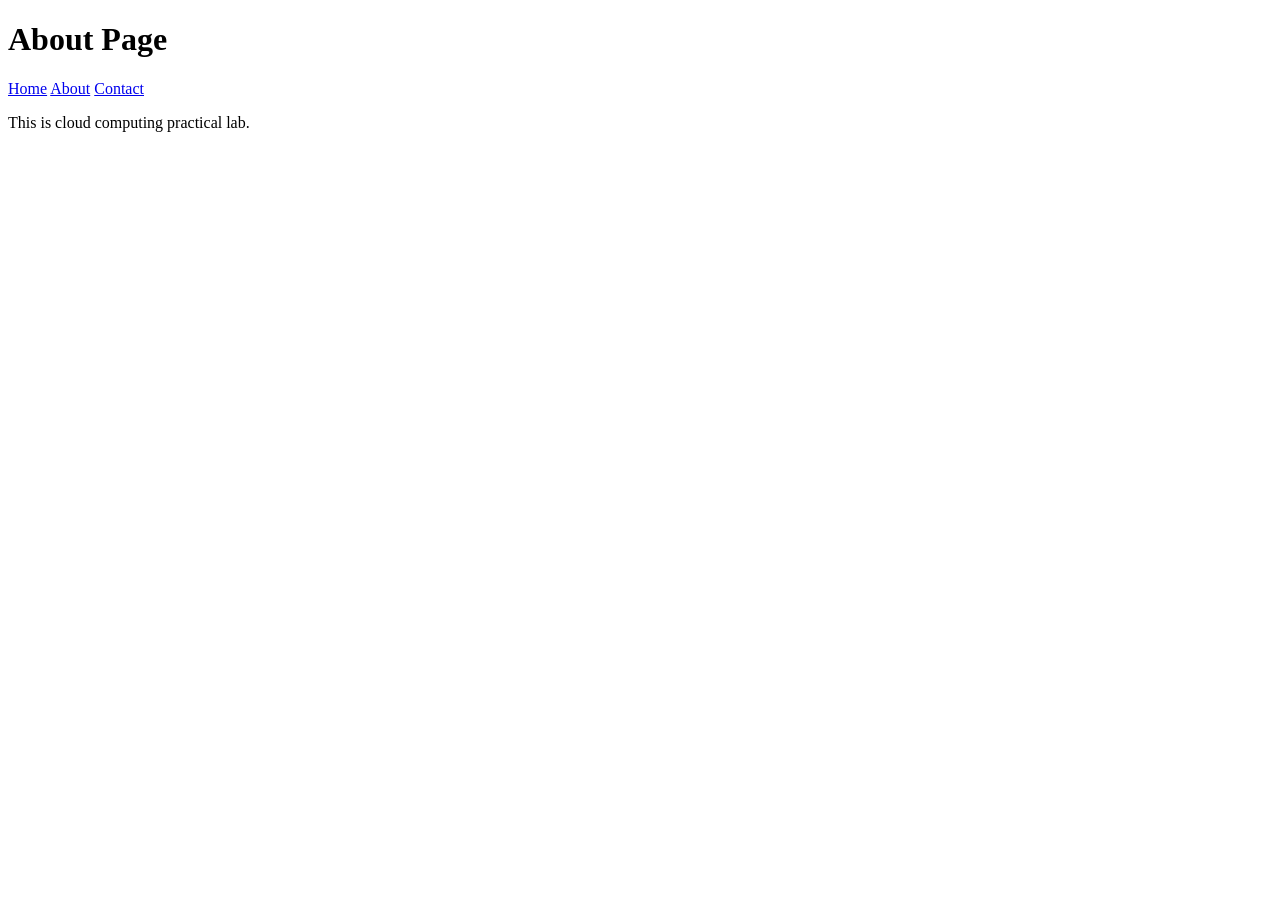
==== about.html @ a0572d79 "Create about.html" ====
<!DOCTYPE html>
<html>
<head>
<title>About</title>

<link rel="stylesheet" href="style.css">

</head>

<body>

<h1>About Page</h1>

<nav>
<a href="index.html">Home</a>
<a href="about.html">About</a>
<a href="contact.html">Contact</a>
</nav>

<p>This is cloud computing practical lab.</p>

</body>
</html>
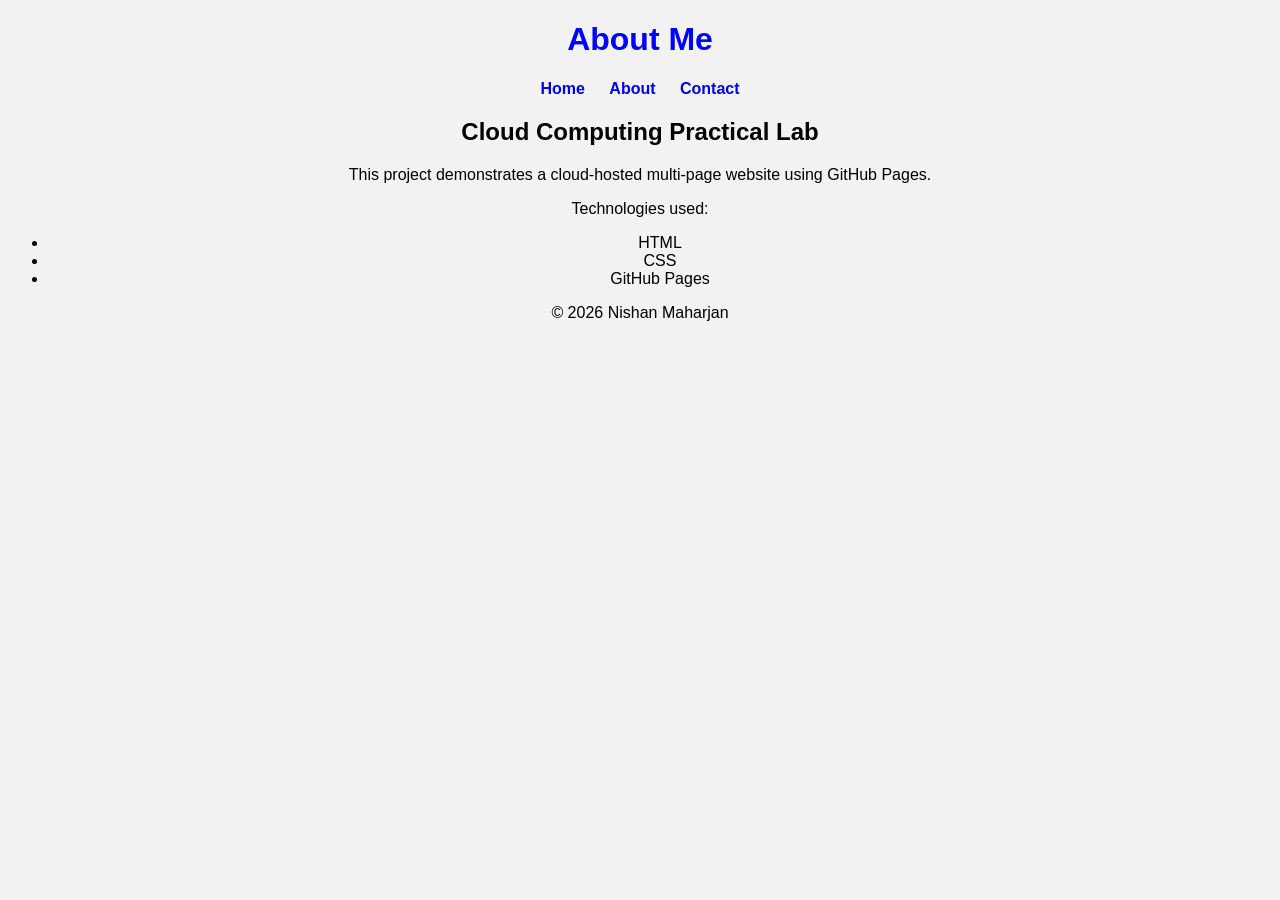
==== commit 1b27ece2: "Update about.html" ====
--- a/about.html
+++ b/about.html
@@ -9,15 +9,39 @@
 
 <body>
 
-<h1>About Page</h1>
+<header>
+<h1>About Me</h1>
 
 <nav>
 <a href="index.html">Home</a>
 <a href="about.html">About</a>
 <a href="contact.html">Contact</a>
 </nav>
+</header>
 
-<p>This is cloud computing practical lab.</p>
+<section class="content">
+
+<h2>Cloud Computing Practical Lab</h2>
+
+<p>
+This project demonstrates a cloud-hosted multi-page website using GitHub Pages.
+</p>
+
+<p>
+Technologies used:
+</p>
+
+<ul>
+<li>HTML</li>
+<li>CSS</li>
+<li>GitHub Pages</li>
+</ul>
+
+</section>
+
+<footer>
+<p>© 2026 Nishan Maharjan</p>
+</footer>
 
 </body>
 </html>
--- a/style.css
+++ b/style.css
@@ -0,0 +1,15 @@
+body{
+font-family: Arial;
+text-align: center;
+background-color: #f2f2f2;
+}
+
+h1{
+color: blue;
+}
+
+nav a{
+margin: 10px;
+text-decoration: none;
+font-weight: bold;
+}
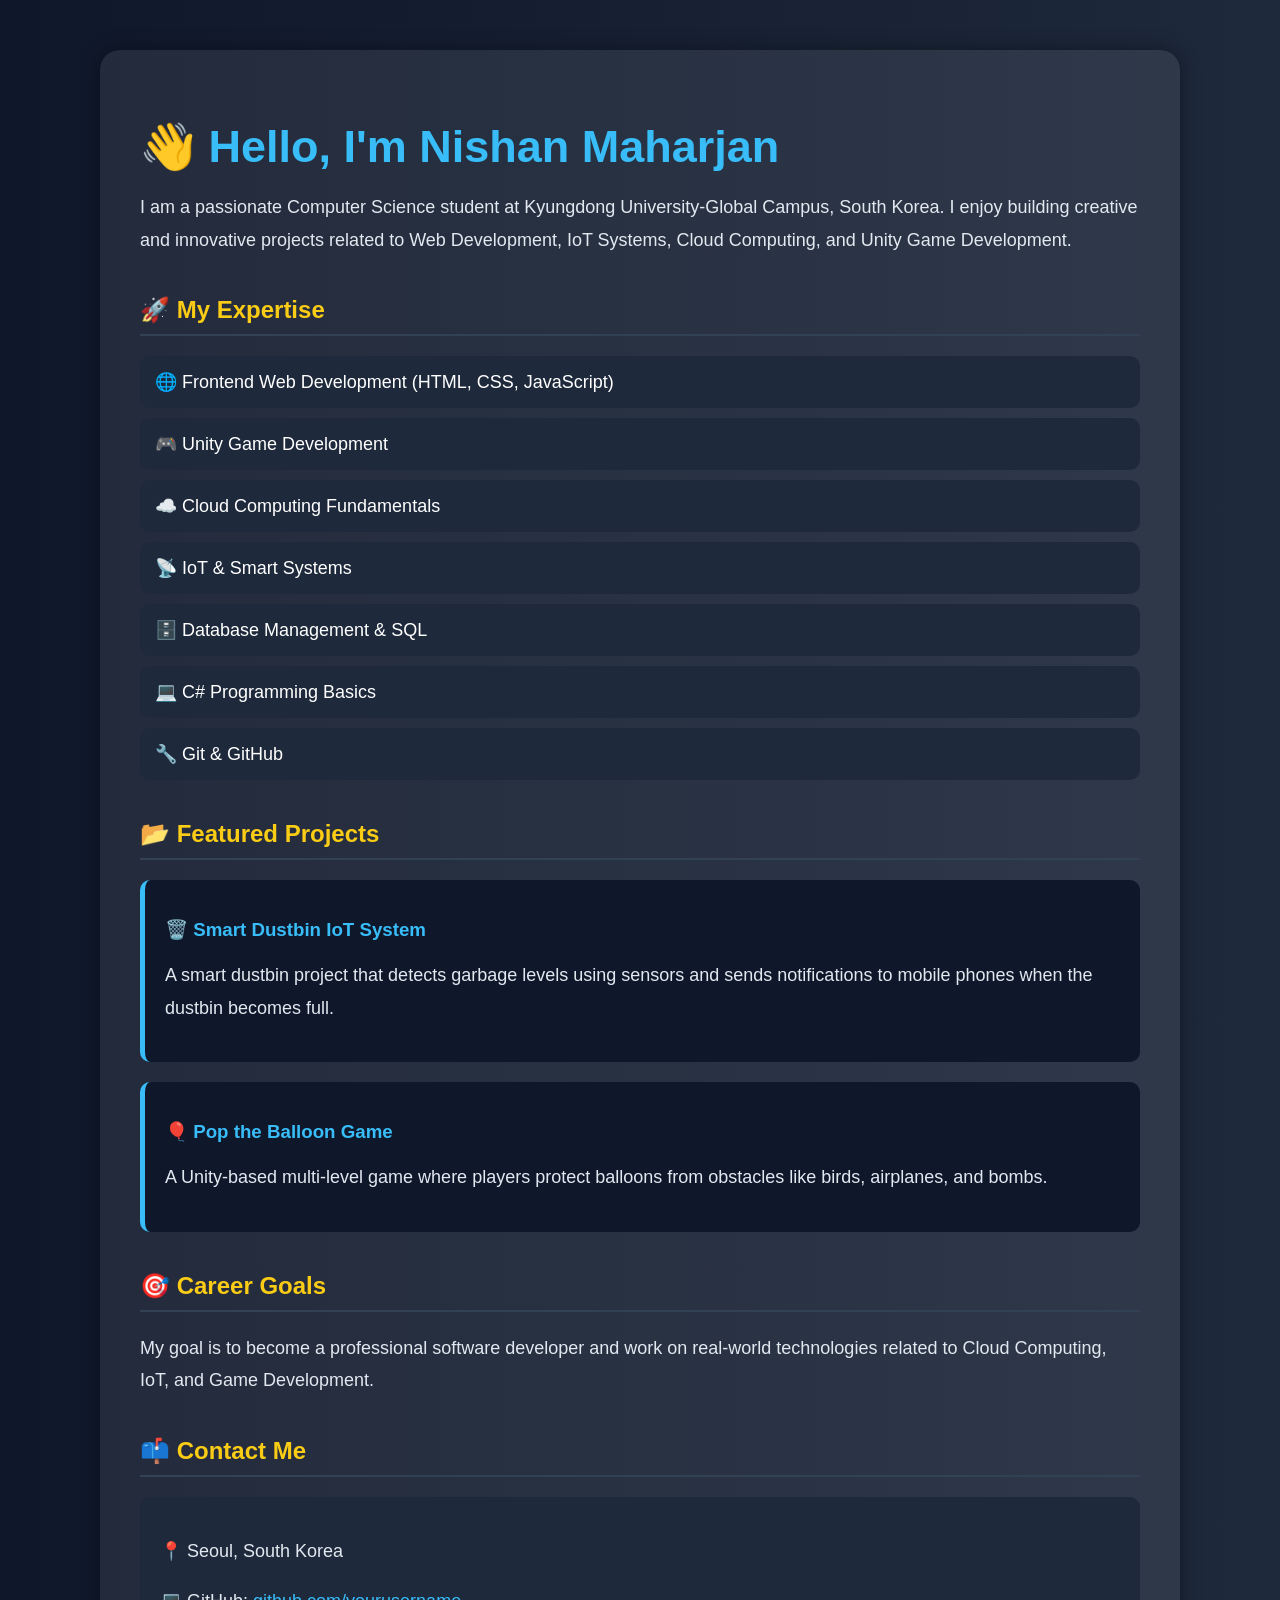
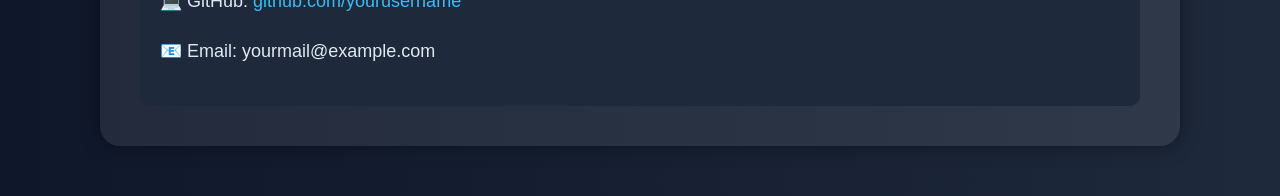
==== commit 8b9324ae: "Update about.html" ====
--- a/about.html
+++ b/about.html
@@ -1,47 +1,172 @@
 <!DOCTYPE html>
-<html>
+<html lang="en">
 <head>
-<title>About</title>
+  <meta charset="UTF-8">
+  <meta name="viewport" content="width=device-width, initial-scale=1.0">
+  <title>About Me - Nishan Maharjan</title>
 
-<link rel="stylesheet" href="style.css">
+  <style>
+
+    body{
+      margin:0;
+      padding:0;
+      font-family: Arial, sans-serif;
+      background: linear-gradient(to right, #0f172a, #1e293b);
+      color:white;
+    }
+
+    .container{
+      width:80%;
+      max-width:1000px;
+      margin:50px auto;
+      background: rgba(255,255,255,0.08);
+      padding:40px;
+      border-radius:20px;
+      box-shadow:0 0 20px rgba(0,0,0,0.4);
+    }
+
+    h1{
+      font-size:45px;
+      color:#38bdf8;
+      margin-bottom:10px;
+    }
+
+    h2{
+      color:#facc15;
+      margin-top:40px;
+      border-bottom:2px solid #334155;
+      padding-bottom:10px;
+    }
+
+    p{
+      font-size:18px;
+      line-height:1.8;
+      color:#e2e8f0;
+    }
+
+    ul{
+      list-style:none;
+      padding:0;
+    }
+
+    ul li{
+      background:#1e293b;
+      margin:10px 0;
+      padding:15px;
+      border-radius:10px;
+      font-size:18px;
+      transition:0.3s;
+    }
+
+    ul li:hover{
+      transform:translateX(10px);
+      background:#334155;
+    }
+
+    .project{
+      background:#0f172a;
+      padding:20px;
+      margin-top:20px;
+      border-left:5px solid #38bdf8;
+      border-radius:10px;
+    }
+
+    .project h3{
+      color:#38bdf8;
+    }
+
+    .contact{
+      margin-top:20px;
+      background:#1e293b;
+      padding:20px;
+      border-radius:10px;
+    }
+
+    .contact a{
+      color:#38bdf8;
+      text-decoration:none;
+    }
+
+    .contact a:hover{
+      text-decoration:underline;
+    }
+
+  </style>
 
 </head>
 
 <body>
 
-<header>
-<h1>About Me</h1>
+  <div class="container">
 
-<nav>
-<a href="index.html">Home</a>
-<a href="about.html">About</a>
-<a href="contact.html">Contact</a>
-</nav>
-</header>
+    <h1>👋 Hello, I'm Nishan Maharjan</h1>
 
-<section class="content">
+    <p>
+      I am a passionate Computer Science student at Kyungdong University-Global Campus,
+      South Korea. I enjoy building creative and innovative projects related to
+      Web Development, IoT Systems, Cloud Computing, and Unity Game Development.
+    </p>
 
-<h2>Cloud Computing Practical Lab</h2>
+    <h2>🚀 My Expertise</h2>
 
-<p>
-This project demonstrates a cloud-hosted multi-page website using GitHub Pages.
-</p>
+    <ul>
+      <li>🌐 Frontend Web Development (HTML, CSS, JavaScript)</li>
+      <li>🎮 Unity Game Development</li>
+      <li>☁️ Cloud Computing Fundamentals</li>
+      <li>📡 IoT & Smart Systems</li>
+      <li>🗄️ Database Management & SQL</li>
+      <li>💻 C# Programming Basics</li>
+      <li>🔧 Git & GitHub</li>
+    </ul>
 
-<p>
-Technologies used:
-</p>
+    <h2>📂 Featured Projects</h2>
 
-<ul>
-<li>HTML</li>
-<li>CSS</li>
-<li>GitHub Pages</li>
-</ul>
+    <div class="project">
+      <h3>🗑️ Smart Dustbin IoT System</h3>
 
-</section>
+      <p>
+        A smart dustbin project that detects garbage levels using sensors
+        and sends notifications to mobile phones when the dustbin becomes full.
+      </p>
+    </div>
 
-<footer>
-<p>© 2026 Nishan Maharjan</p>
-</footer>
+    <div class="project">
+      <h3>🎈 Pop the Balloon Game</h3>
+
+      <p>
+        A Unity-based multi-level game where players protect balloons
+        from obstacles like birds, airplanes, and bombs.
+      </p>
+    </div>
+
+    <h2>🎯 Career Goals</h2>
+
+    <p>
+      My goal is to become a professional software developer and work on
+      real-world technologies related to Cloud Computing, IoT, and Game Development.
+    </p>
+
+    <h2>📫 Contact Me</h2>
+
+    <div class="contact">
+
+      <p>📍 Seoul, South Korea</p>
+
+      <p>
+        💻 GitHub:
+        <a href="https://github.com/yourusername" target="_blank">
+          github.com/yourusername
+        </a>
+      </p>
+
+      <p>
+        📧 Email:
+        yourmail@example.com
+      </p>
+
+    </div>
+
+  </div>
 
 </body>
 </html>
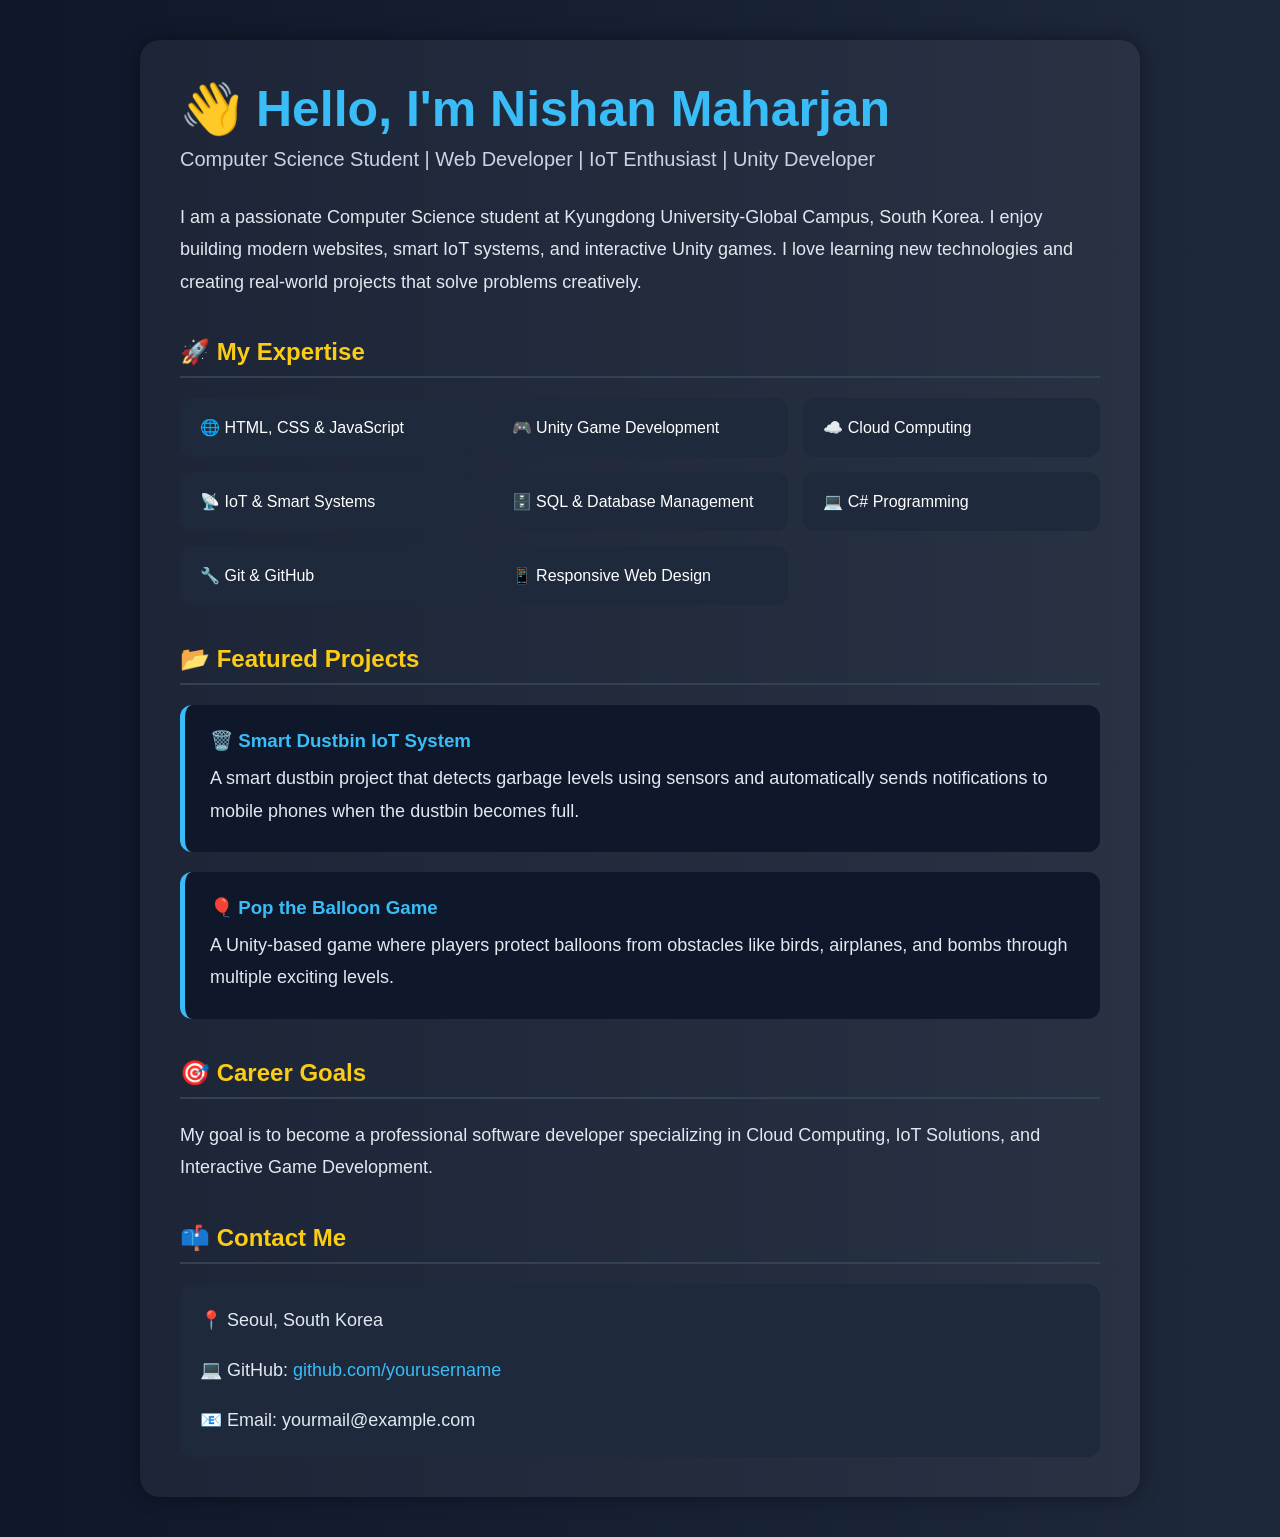
==== commit e023f388: "Update about.html" ====
--- a/about.html
+++ b/about.html
@@ -1,85 +1,103 @@
 <!DOCTYPE html>
 <html lang="en">
+
 <head>
   <meta charset="UTF-8">
   <meta name="viewport" content="width=device-width, initial-scale=1.0">
-  <title>About Me - Nishan Maharjan</title>
+
+  <title>Nishan Maharjan | About Me</title>
 
   <style>
 
-    body{
+    *{
       margin:0;
       padding:0;
-      font-family: Arial, sans-serif;
-      background: linear-gradient(to right, #0f172a, #1e293b);
+      box-sizing:border-box;
+      font-family:Arial, sans-serif;
+    }
+
+    body{
+      background:linear-gradient(to right, #0f172a, #1e293b);
       color:white;
+      padding:40px;
     }
 
     .container{
-      width:80%;
       max-width:1000px;
-      margin:50px auto;
-      background: rgba(255,255,255,0.08);
+      margin:auto;
+      background:rgba(255,255,255,0.05);
       padding:40px;
       border-radius:20px;
       box-shadow:0 0 20px rgba(0,0,0,0.4);
     }
 
     h1{
-      font-size:45px;
+      font-size:50px;
       color:#38bdf8;
       margin-bottom:10px;
     }
 
+    .subtitle{
+      font-size:20px;
+      color:#cbd5e1;
+      margin-bottom:30px;
+    }
+
     h2{
+      margin-top:40px;
+      margin-bottom:20px;
       color:#facc15;
-      margin-top:40px;
       border-bottom:2px solid #334155;
       padding-bottom:10px;
     }
 
     p{
-      font-size:18px;
       line-height:1.8;
       color:#e2e8f0;
-    }
-
-    ul{
-      list-style:none;
-      padding:0;
-    }
-
-    ul li{
-      background:#1e293b;
-      margin:10px 0;
-      padding:15px;
-      border-radius:10px;
       font-size:18px;
-      transition:0.3s;
-    }
-
-    ul li:hover{
-      transform:translateX(10px);
-      background:#334155;
-    }
-
-    .project{
-      background:#0f172a;
-      padding:20px;
+    }
+
+    .skills{
+      display:grid;
+      grid-template-columns:repeat(auto-fit,minmax(250px,1fr));
+      gap:15px;
       margin-top:20px;
-      border-left:5px solid #38bdf8;
-      border-radius:10px;
-    }
-
-    .project h3{
-      color:#38bdf8;
-    }
-
-    .contact{
-      margin-top:20px;
+    }
+
+    .skill-box{
       background:#1e293b;
       padding:20px;
-      border-radius:10px;
+      border-radius:12px;
+      transition:0.3s;
+    }
+
+    .skill-box:hover{
+      transform:translateY(-5px);
+      background:#334155;
+    }
+
+    .projects{
+      margin-top:20px;
+    }
+
+    .project-card{
+      background:#0f172a;
+      padding:25px;
+      margin-bottom:20px;
+      border-left:5px solid #38bdf8;
+      border-radius:12px;
+    }
+
+    .project-card h3{
+      margin-bottom:10px;
+      color:#38bdf8;
+    }
+
+    .contact{
+      background:#1e293b;
+      padding:20px;
+      border-radius:12px;
+      margin-top:20px;
     }
 
     .contact a{
@@ -101,49 +119,89 @@
 
     <h1>👋 Hello, I'm Nishan Maharjan</h1>
 
+    <div class="subtitle">
+      Computer Science Student | Web Developer | IoT Enthusiast | Unity Developer
+    </div>
+
     <p>
       I am a passionate Computer Science student at Kyungdong University-Global Campus,
-      South Korea. I enjoy building creative and innovative projects related to
-      Web Development, IoT Systems, Cloud Computing, and Unity Game Development.
+      South Korea. I enjoy building modern websites, smart IoT systems,
+      and interactive Unity games. I love learning new technologies and
+      creating real-world projects that solve problems creatively.
     </p>
 
     <h2>🚀 My Expertise</h2>
 
-    <ul>
-      <li>🌐 Frontend Web Development (HTML, CSS, JavaScript)</li>
-      <li>🎮 Unity Game Development</li>
-      <li>☁️ Cloud Computing Fundamentals</li>
-      <li>📡 IoT & Smart Systems</li>
-      <li>🗄️ Database Management & SQL</li>
-      <li>💻 C# Programming Basics</li>
-      <li>🔧 Git & GitHub</li>
-    </ul>
+    <div class="skills">
+
+      <div class="skill-box">
+        🌐 HTML, CSS & JavaScript
+      </div>
+
+      <div class="skill-box">
+        🎮 Unity Game Development
+      </div>
+
+      <div class="skill-box">
+        ☁️ Cloud Computing
+      </div>
+
+      <div class="skill-box">
+        📡 IoT & Smart Systems
+      </div>
+
+      <div class="skill-box">
+        🗄️ SQL & Database Management
+      </div>
+
+      <div class="skill-box">
+        💻 C# Programming
+      </div>
+
+      <div class="skill-box">
+        🔧 Git & GitHub
+      </div>
+
+      <div class="skill-box">
+        📱 Responsive Web Design
+      </div>
+
+    </div>
 
     <h2>📂 Featured Projects</h2>
 
-    <div class="project">
-      <h3>🗑️ Smart Dustbin IoT System</h3>
-
-      <p>
-        A smart dustbin project that detects garbage levels using sensors
-        and sends notifications to mobile phones when the dustbin becomes full.
-      </p>
-    </div>
-
-    <div class="project">
-      <h3>🎈 Pop the Balloon Game</h3>
-
-      <p>
-        A Unity-based multi-level game where players protect balloons
-        from obstacles like birds, airplanes, and bombs.
-      </p>
+    <div class="projects">
+
+      <div class="project-card">
+
+        <h3>🗑️ Smart Dustbin IoT System</h3>
+
+        <p>
+          A smart dustbin project that detects garbage levels using sensors
+          and automatically sends notifications to mobile phones when the
+          dustbin becomes full.
+        </p>
+
+      </div>
+
+      <div class="project-card">
+
+        <h3>🎈 Pop the Balloon Game</h3>
+
+        <p>
+          A Unity-based game where players protect balloons from obstacles
+          like birds, airplanes, and bombs through multiple exciting levels.
+        </p>
+
+      </div>
+
     </div>
 
     <h2>🎯 Career Goals</h2>
 
     <p>
-      My goal is to become a professional software developer and work on
-      real-world technologies related to Cloud Computing, IoT, and Game Development.
+      My goal is to become a professional software developer specializing in
+      Cloud Computing, IoT Solutions, and Interactive Game Development.
     </p>
 
     <h2>📫 Contact Me</h2>
@@ -151,13 +209,17 @@
     <div class="contact">
 
       <p>📍 Seoul, South Korea</p>
+
+      <br>
 
       <p>
         💻 GitHub:
-        <a href="https://github.com/yourusername" target="_blank">
+        <a href="https://github.com/yourusername">
           github.com/yourusername
         </a>
       </p>
+
+      <br>
 
       <p>
         📧 Email:
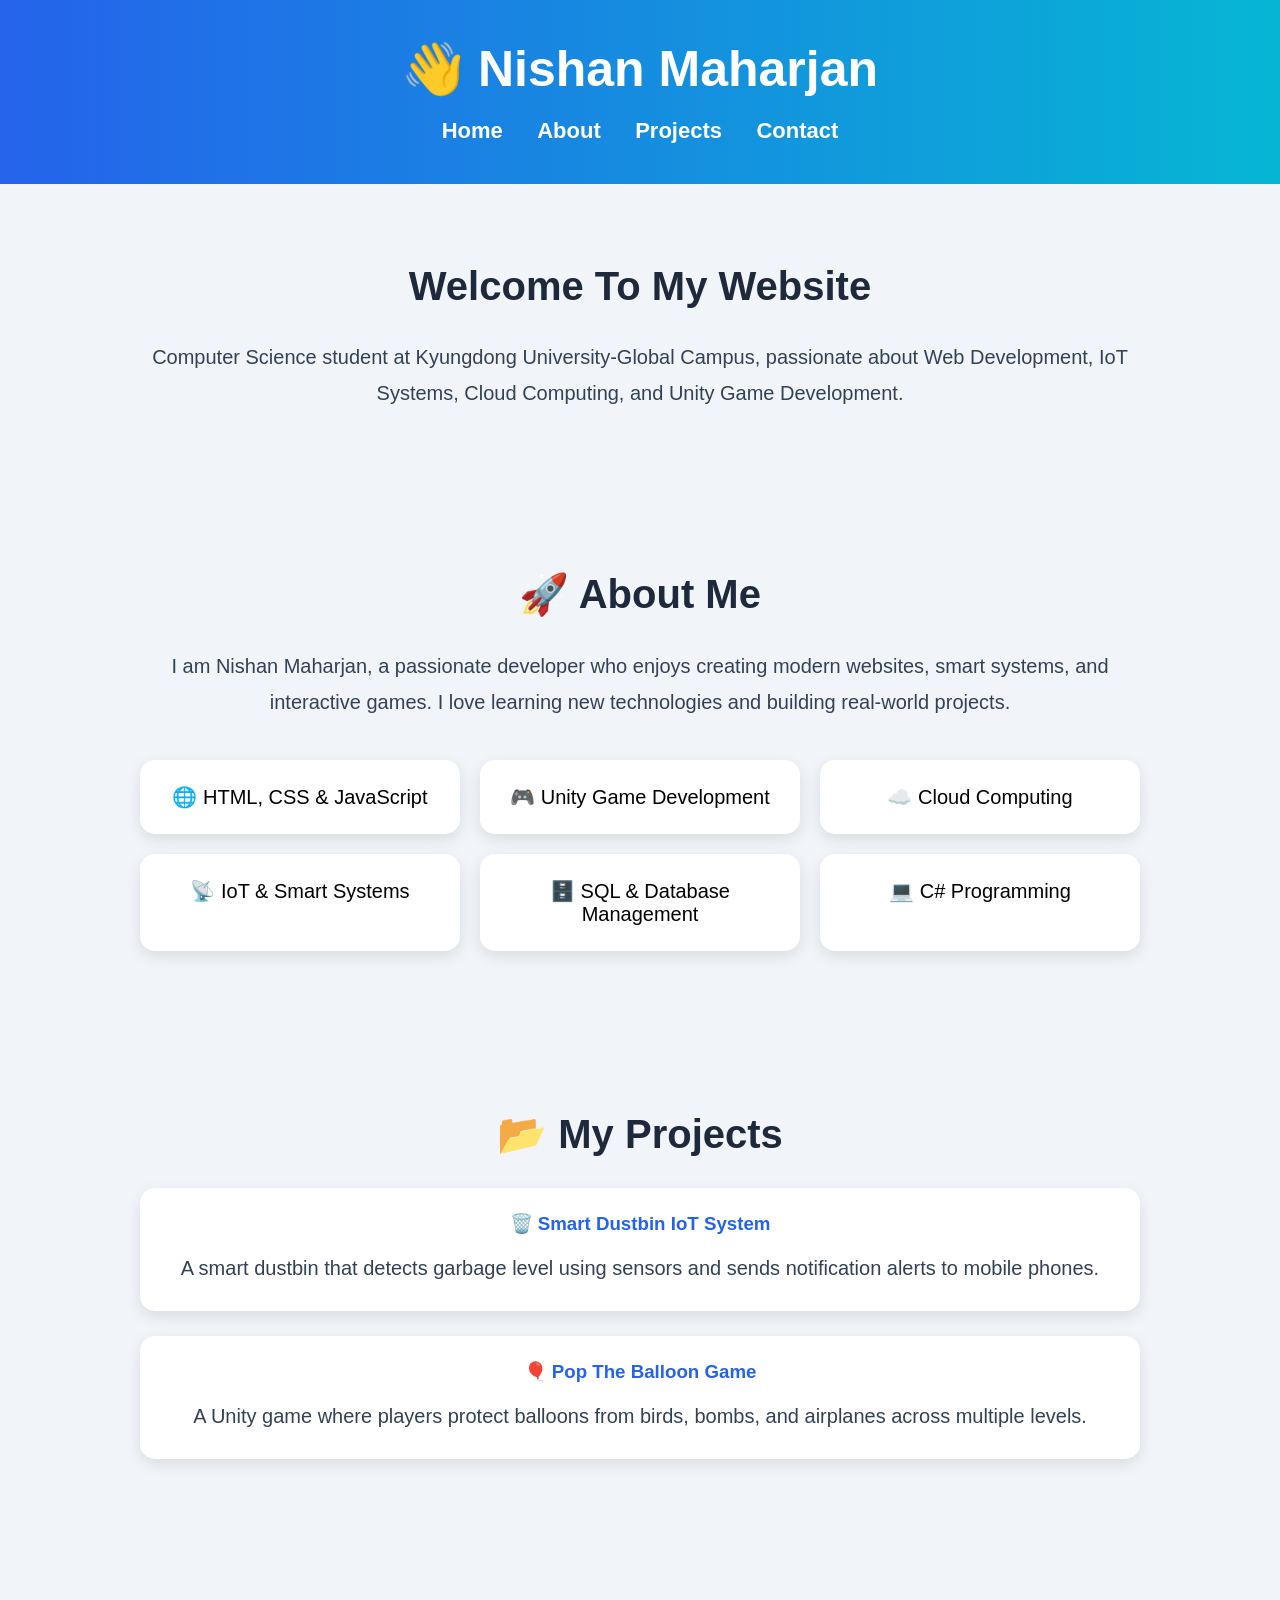
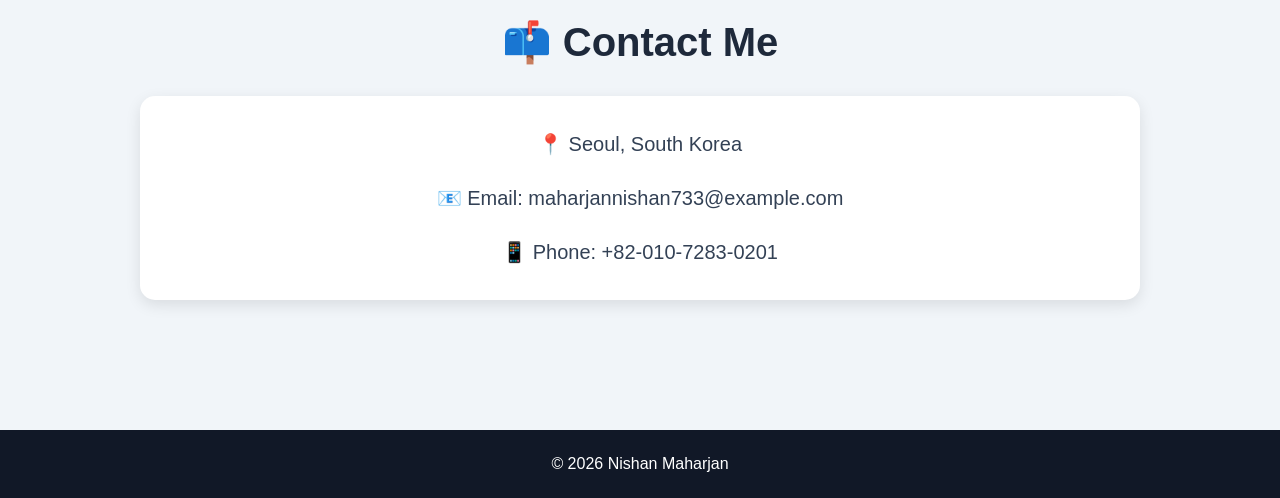
==== commit 227a974d: "Update about.html" ====
--- a/about.html
+++ b/about.html
@@ -4,8 +4,7 @@
 <head>
   <meta charset="UTF-8">
   <meta name="viewport" content="width=device-width, initial-scale=1.0">
-
-  <title>Nishan Maharjan | About Me</title>
+  <title>Nishan Maharjan</title>
 
   <style>
 
@@ -14,99 +13,106 @@
       padding:0;
       box-sizing:border-box;
       font-family:Arial, sans-serif;
+      scroll-behavior:smooth;
     }
 
     body{
-      background:linear-gradient(to right, #0f172a, #1e293b);
+      background:#f1f5f9;
+    }
+
+    header{
+      background:linear-gradient(to right,#2563eb,#06b6d4);
       color:white;
-      padding:40px;
+      text-align:center;
+      padding:40px 20px;
+    }
+
+    header h1{
+      font-size:50px;
+      margin-bottom:20px;
+    }
+
+    nav a{
+      color:white;
+      text-decoration:none;
+      margin:0 15px;
+      font-size:22px;
+      font-weight:bold;
+    }
+
+    nav a:hover{
+      color:yellow;
+    }
+
+    section{
+      padding:80px 20px;
+      text-align:center;
     }
 
     .container{
       max-width:1000px;
       margin:auto;
-      background:rgba(255,255,255,0.05);
-      padding:40px;
-      border-radius:20px;
-      box-shadow:0 0 20px rgba(0,0,0,0.4);
-    }
-
-    h1{
-      font-size:50px;
-      color:#38bdf8;
-      margin-bottom:10px;
-    }
-
-    .subtitle{
+    }
+
+    h2{
+      font-size:40px;
+      margin-bottom:30px;
+      color:#1e293b;
+    }
+
+    p{
       font-size:20px;
-      color:#cbd5e1;
-      margin-bottom:30px;
-    }
-
-    h2{
-      margin-top:40px;
-      margin-bottom:20px;
-      color:#facc15;
-      border-bottom:2px solid #334155;
-      padding-bottom:10px;
-    }
-
-    p{
       line-height:1.8;
-      color:#e2e8f0;
-      font-size:18px;
+      color:#334155;
     }
 
     .skills{
       display:grid;
       grid-template-columns:repeat(auto-fit,minmax(250px,1fr));
-      gap:15px;
-      margin-top:20px;
+      gap:20px;
+      margin-top:40px;
     }
 
     .skill-box{
-      background:#1e293b;
-      padding:20px;
-      border-radius:12px;
+      background:white;
+      padding:25px;
+      border-radius:15px;
+      box-shadow:0 5px 15px rgba(0,0,0,0.1);
+      font-size:20px;
       transition:0.3s;
     }
 
     .skill-box:hover{
-      transform:translateY(-5px);
-      background:#334155;
-    }
-
-    .projects{
-      margin-top:20px;
+      transform:translateY(-8px);
     }
 
     .project-card{
-      background:#0f172a;
+      background:white;
       padding:25px;
-      margin-bottom:20px;
-      border-left:5px solid #38bdf8;
-      border-radius:12px;
+      margin-top:25px;
+      border-radius:15px;
+      box-shadow:0 5px 15px rgba(0,0,0,0.1);
     }
 
     .project-card h3{
-      margin-bottom:10px;
-      color:#38bdf8;
-    }
-
-    .contact{
-      background:#1e293b;
-      padding:20px;
-      border-radius:12px;
-      margin-top:20px;
-    }
-
-    .contact a{
-      color:#38bdf8;
-      text-decoration:none;
-    }
-
-    .contact a:hover{
-      text-decoration:underline;
+      color:#2563eb;
+      margin-bottom:15px;
+    }
+
+    .contact-box{
+      background:white;
+      padding:30px;
+      border-radius:15px;
+      box-shadow:0 5px 15px rgba(0,0,0,0.1);
+      margin-top:30px;
+    }
+
+    footer{
+      background:#111827;
+      color:white;
+      text-align:center;
+      padding:25px;
+      margin-top:50px;
     }
 
   </style>
@@ -115,120 +121,146 @@
 
 <body>
 
-  <div class="container">
-
-    <h1>👋 Hello, I'm Nishan Maharjan</h1>
-
-    <div class="subtitle">
-      Computer Science Student | Web Developer | IoT Enthusiast | Unity Developer
-    </div>
-
-    <p>
-      I am a passionate Computer Science student at Kyungdong University-Global Campus,
-      South Korea. I enjoy building modern websites, smart IoT systems,
-      and interactive Unity games. I love learning new technologies and
-      creating real-world projects that solve problems creatively.
-    </p>
-
-    <h2>🚀 My Expertise</h2>
-
-    <div class="skills">
-
-      <div class="skill-box">
-        🌐 HTML, CSS & JavaScript
-      </div>
-
-      <div class="skill-box">
-        🎮 Unity Game Development
-      </div>
-
-      <div class="skill-box">
-        ☁️ Cloud Computing
-      </div>
-
-      <div class="skill-box">
-        📡 IoT & Smart Systems
-      </div>
-
-      <div class="skill-box">
-        🗄️ SQL & Database Management
-      </div>
-
-      <div class="skill-box">
-        💻 C# Programming
-      </div>
-
-      <div class="skill-box">
-        🔧 Git & GitHub
-      </div>
-
-      <div class="skill-box">
-        📱 Responsive Web Design
-      </div>
-
-    </div>
-
-    <h2>📂 Featured Projects</h2>
-
-    <div class="projects">
+  <header>
+
+    <h1>👋 Nishan Maharjan</h1>
+
+    <nav>
+      <a href="#home">Home</a>
+      <a href="#about">About</a>
+      <a href="#projects">Projects</a>
+      <a href="#contact">Contact</a>
+    </nav>
+
+  </header>
+
+  <!-- HOME SECTION -->
+
+  <section id="home">
+
+    <div class="container">
+
+      <h2>Welcome To My Website</h2>
+
+      <p>
+        Computer Science student at Kyungdong University-Global Campus,
+        passionate about Web Development, IoT Systems,
+        Cloud Computing, and Unity Game Development.
+      </p>
+
+    </div>
+
+  </section>
+
+  <!-- ABOUT SECTION -->
+
+  <section id="about">
+
+    <div class="container">
+
+      <h2>🚀 About Me</h2>
+
+      <p>
+        I am Nishan Maharjan, a passionate developer who enjoys creating
+        modern websites, smart systems, and interactive games.
+        I love learning new technologies and building real-world projects.
+      </p>
+
+      <div class="skills">
+
+        <div class="skill-box">
+          🌐 HTML, CSS & JavaScript
+        </div>
+
+        <div class="skill-box">
+          🎮 Unity Game Development
+        </div>
+
+        <div class="skill-box">
+          ☁️ Cloud Computing
+        </div>
+
+        <div class="skill-box">
+          📡 IoT & Smart Systems
+        </div>
+
+        <div class="skill-box">
+          🗄️ SQL & Database Management
+        </div>
+
+        <div class="skill-box">
+          💻 C# Programming
+        </div>
+
+      </div>
+
+    </div>
+
+  </section>
+
+  <!-- PROJECTS SECTION -->
+
+  <section id="projects">
+
+    <div class="container">
+
+      <h2>📂 My Projects</h2>
 
       <div class="project-card">
 
         <h3>🗑️ Smart Dustbin IoT System</h3>
 
         <p>
-          A smart dustbin project that detects garbage levels using sensors
-          and automatically sends notifications to mobile phones when the
-          dustbin becomes full.
+          A smart dustbin that detects garbage level using sensors
+          and sends notification alerts to mobile phones.
         </p>
 
       </div>
 
       <div class="project-card">
 
-        <h3>🎈 Pop the Balloon Game</h3>
+        <h3>🎈 Pop The Balloon Game</h3>
 
         <p>
-          A Unity-based game where players protect balloons from obstacles
-          like birds, airplanes, and bombs through multiple exciting levels.
+          A Unity game where players protect balloons from
+          birds, bombs, and airplanes across multiple levels.
         </p>
 
       </div>
 
     </div>
 
-    <h2>🎯 Career Goals</h2>
-
-    <p>
-      My goal is to become a professional software developer specializing in
-      Cloud Computing, IoT Solutions, and Interactive Game Development.
-    </p>
-
-    <h2>📫 Contact Me</h2>
-
-    <div class="contact">
-
-      <p>📍 Seoul, South Korea</p>
-
-      <br>
-
-      <p>
-        💻 GitHub:
-        <a href="https://github.com/yourusername">
-          github.com/yourusername
-        </a>
-      </p>
-
-      <br>
-
-      <p>
-        📧 Email:
-        yourmail@example.com
-      </p>
-
-    </div>
-
-  </div>
+  </section>
+
+  <!-- CONTACT SECTION -->
+
+  <section id="contact">
+
+    <div class="container">
+
+      <h2>📫 Contact Me</h2>
+
+      <div class="contact-box">
+
+        <p>📍 Seoul, South Korea</p>
+
+        <br>
+
+        <p>📧 Email: maharjannishan733@example.com</p>
+
+        <br>
+
+        <p>📱 Phone: +82-010-7283-0201</p>
+
+      </div>
+
+    </div>
+
+  </section>
+
+  <footer>
+    © 2026 Nishan Maharjan
+  </footer>
 
 </body>
 </html>
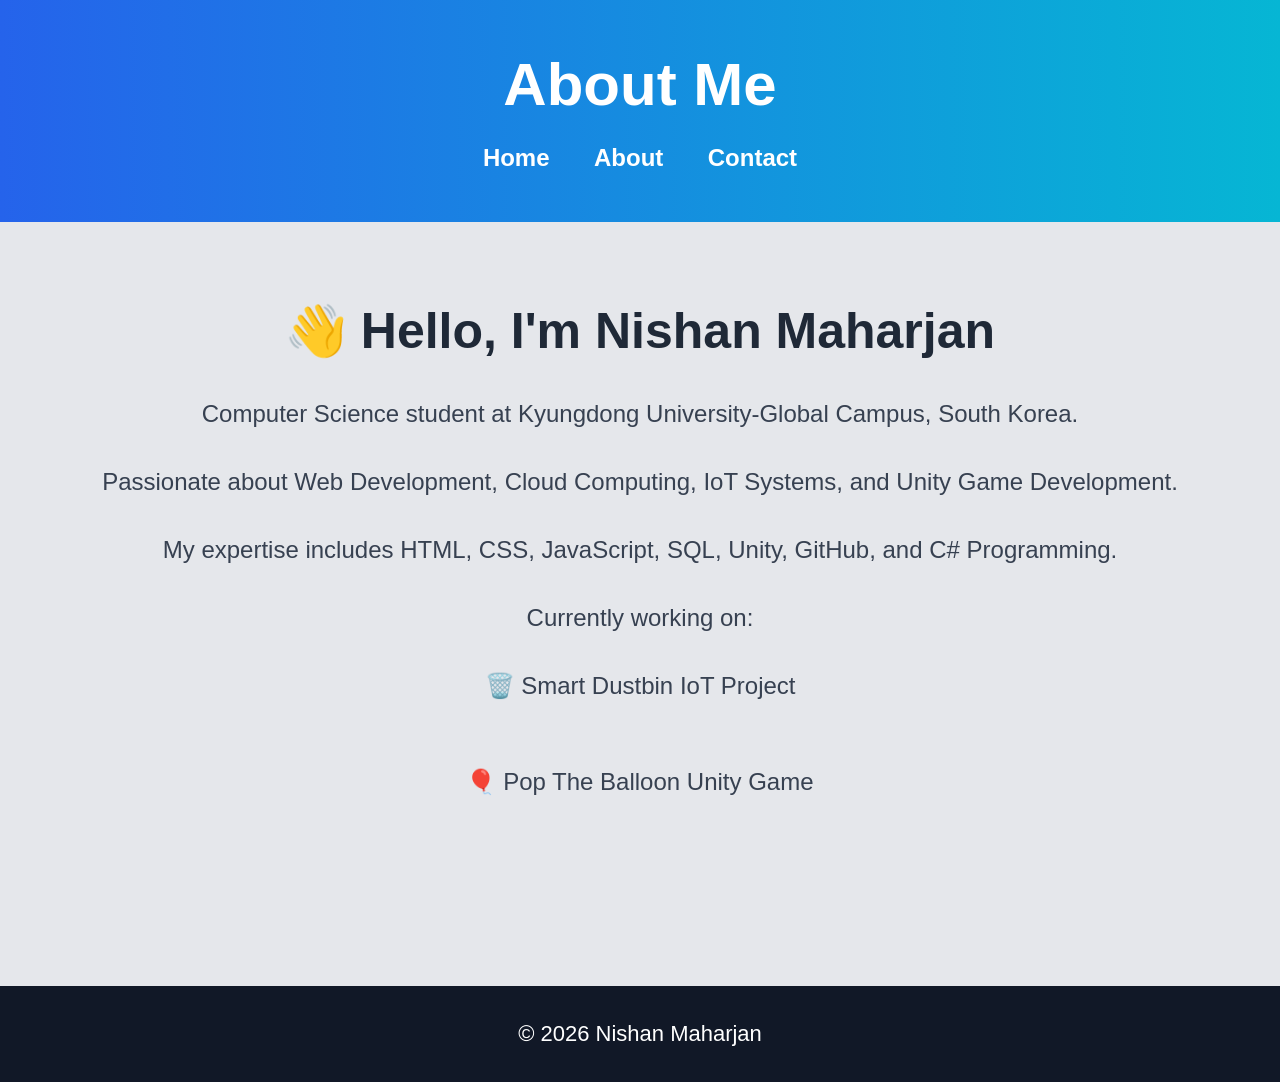
==== commit 246dc551: "Update about.html" ====
--- a/about.html
+++ b/about.html
@@ -4,7 +4,8 @@
 <head>
   <meta charset="UTF-8">
   <meta name="viewport" content="width=device-width, initial-scale=1.0">
-  <title>Nishan Maharjan</title>
+
+  <title>About Me</title>
 
   <style>
 
@@ -13,30 +14,31 @@
       padding:0;
       box-sizing:border-box;
       font-family:Arial, sans-serif;
-      scroll-behavior:smooth;
     }
 
     body{
-      background:#f1f5f9;
+      background:#e5e7eb;
     }
+
+    /* TOP SECTION */
 
     header{
       background:linear-gradient(to right,#2563eb,#06b6d4);
       color:white;
       text-align:center;
-      padding:40px 20px;
+      padding:50px 20px;
     }
 
     header h1{
-      font-size:50px;
-      margin-bottom:20px;
+      font-size:60px;
+      margin-bottom:25px;
     }
 
     nav a{
       color:white;
       text-decoration:none;
-      margin:0 15px;
-      font-size:22px;
+      margin:0 20px;
+      font-size:24px;
       font-weight:bold;
     }
 
@@ -44,75 +46,35 @@
       color:yellow;
     }
 
-    section{
+    /* ABOUT CONTENT */
+
+    .about{
+      text-align:center;
       padding:80px 20px;
-      text-align:center;
     }
 
-    .container{
-      max-width:1000px;
-      margin:auto;
+    .about h2{
+      font-size:50px;
+      color:#1f2937;
+      margin-bottom:30px;
     }
 
-    h2{
-      font-size:40px;
-      margin-bottom:30px;
-      color:#1e293b;
+    .about p{
+      font-size:24px;
+      color:#374151;
+      line-height:2;
+      margin-bottom:20px;
     }
 
-    p{
-      font-size:20px;
-      line-height:1.8;
-      color:#334155;
-    }
-
-    .skills{
-      display:grid;
-      grid-template-columns:repeat(auto-fit,minmax(250px,1fr));
-      gap:20px;
-      margin-top:40px;
-    }
-
-    .skill-box{
-      background:white;
-      padding:25px;
-      border-radius:15px;
-      box-shadow:0 5px 15px rgba(0,0,0,0.1);
-      font-size:20px;
-      transition:0.3s;
-    }
-
-    .skill-box:hover{
-      transform:translateY(-8px);
-    }
-
-    .project-card{
-      background:white;
-      padding:25px;
-      margin-top:25px;
-      border-radius:15px;
-      box-shadow:0 5px 15px rgba(0,0,0,0.1);
-    }
-
-    .project-card h3{
-      color:#2563eb;
-      margin-bottom:15px;
-    }
-
-    .contact-box{
-      background:white;
-      padding:30px;
-      border-radius:15px;
-      box-shadow:0 5px 15px rgba(0,0,0,0.1);
-      margin-top:30px;
-    }
+    /* FOOTER */
 
     footer{
       background:#111827;
       color:white;
       text-align:center;
-      padding:25px;
-      margin-top:50px;
+      padding:35px;
+      font-size:22px;
+      margin-top:80px;
     }
 
   </style>
@@ -121,142 +83,56 @@
 
 <body>
 
+  <!-- HEADER -->
+
   <header>
 
-    <h1>👋 Nishan Maharjan</h1>
+    <h1>About Me</h1>
 
     <nav>
-      <a href="#home">Home</a>
-      <a href="#about">About</a>
-      <a href="#projects">Projects</a>
-      <a href="#contact">Contact</a>
+      <a href="index.html">Home</a>
+      <a href="about.html">About</a>
+      <a href="contact.html">Contact</a>
     </nav>
 
   </header>
 
-  <!-- HOME SECTION -->
+  <!-- ABOUT SECTION -->
 
-  <section id="home">
+  <section class="about">
 
-    <div class="container">
+    <h2>👋 Hello, I'm Nishan Maharjan</h2>
 
-      <h2>Welcome To My Website</h2>
+    <p>
+      Computer Science student at Kyungdong University-Global Campus,
+      South Korea.
+    </p>
 
-      <p>
-        Computer Science student at Kyungdong University-Global Campus,
-        passionate about Web Development, IoT Systems,
-        Cloud Computing, and Unity Game Development.
-      </p>
+    <p>
+      Passionate about Web Development,
+      Cloud Computing, IoT Systems,
+      and Unity Game Development.
+    </p>
 
-    </div>
+    <p>
+      My expertise includes HTML, CSS,
+      JavaScript, SQL, Unity, GitHub,
+      and C# Programming.
+    </p>
+
+    <p>
+      Currently working on:
+    </p>
+
+    <p>
+      🗑️ Smart Dustbin IoT Project
+      <br><br>
+      🎈 Pop The Balloon Unity Game
+    </p>
 
   </section>
 
-  <!-- ABOUT SECTION -->
-
-  <section id="about">
-
-    <div class="container">
-
-      <h2>🚀 About Me</h2>
-
-      <p>
-        I am Nishan Maharjan, a passionate developer who enjoys creating
-        modern websites, smart systems, and interactive games.
-        I love learning new technologies and building real-world projects.
-      </p>
-
-      <div class="skills">
-
-        <div class="skill-box">
-          🌐 HTML, CSS & JavaScript
-        </div>
-
-        <div class="skill-box">
-          🎮 Unity Game Development
-        </div>
-
-        <div class="skill-box">
-          ☁️ Cloud Computing
-        </div>
-
-        <div class="skill-box">
-          📡 IoT & Smart Systems
-        </div>
-
-        <div class="skill-box">
-          🗄️ SQL & Database Management
-        </div>
-
-        <div class="skill-box">
-          💻 C# Programming
-        </div>
-
-      </div>
-
-    </div>
-
-  </section>
-
-  <!-- PROJECTS SECTION -->
-
-  <section id="projects">
-
-    <div class="container">
-
-      <h2>📂 My Projects</h2>
-
-      <div class="project-card">
-
-        <h3>🗑️ Smart Dustbin IoT System</h3>
-
-        <p>
-          A smart dustbin that detects garbage level using sensors
-          and sends notification alerts to mobile phones.
-        </p>
-
-      </div>
-
-      <div class="project-card">
-
-        <h3>🎈 Pop The Balloon Game</h3>
-
-        <p>
-          A Unity game where players protect balloons from
-          birds, bombs, and airplanes across multiple levels.
-        </p>
-
-      </div>
-
-    </div>
-
-  </section>
-
-  <!-- CONTACT SECTION -->
-
-  <section id="contact">
-
-    <div class="container">
-
-      <h2>📫 Contact Me</h2>
-
-      <div class="contact-box">
-
-        <p>📍 Seoul, South Korea</p>
-
-        <br>
-
-        <p>📧 Email: maharjannishan733@example.com</p>
-
-        <br>
-
-        <p>📱 Phone: +82-010-7283-0201</p>
-
-      </div>
-
-    </div>
-
-  </section>
+  <!-- FOOTER -->
 
   <footer>
     © 2026 Nishan Maharjan
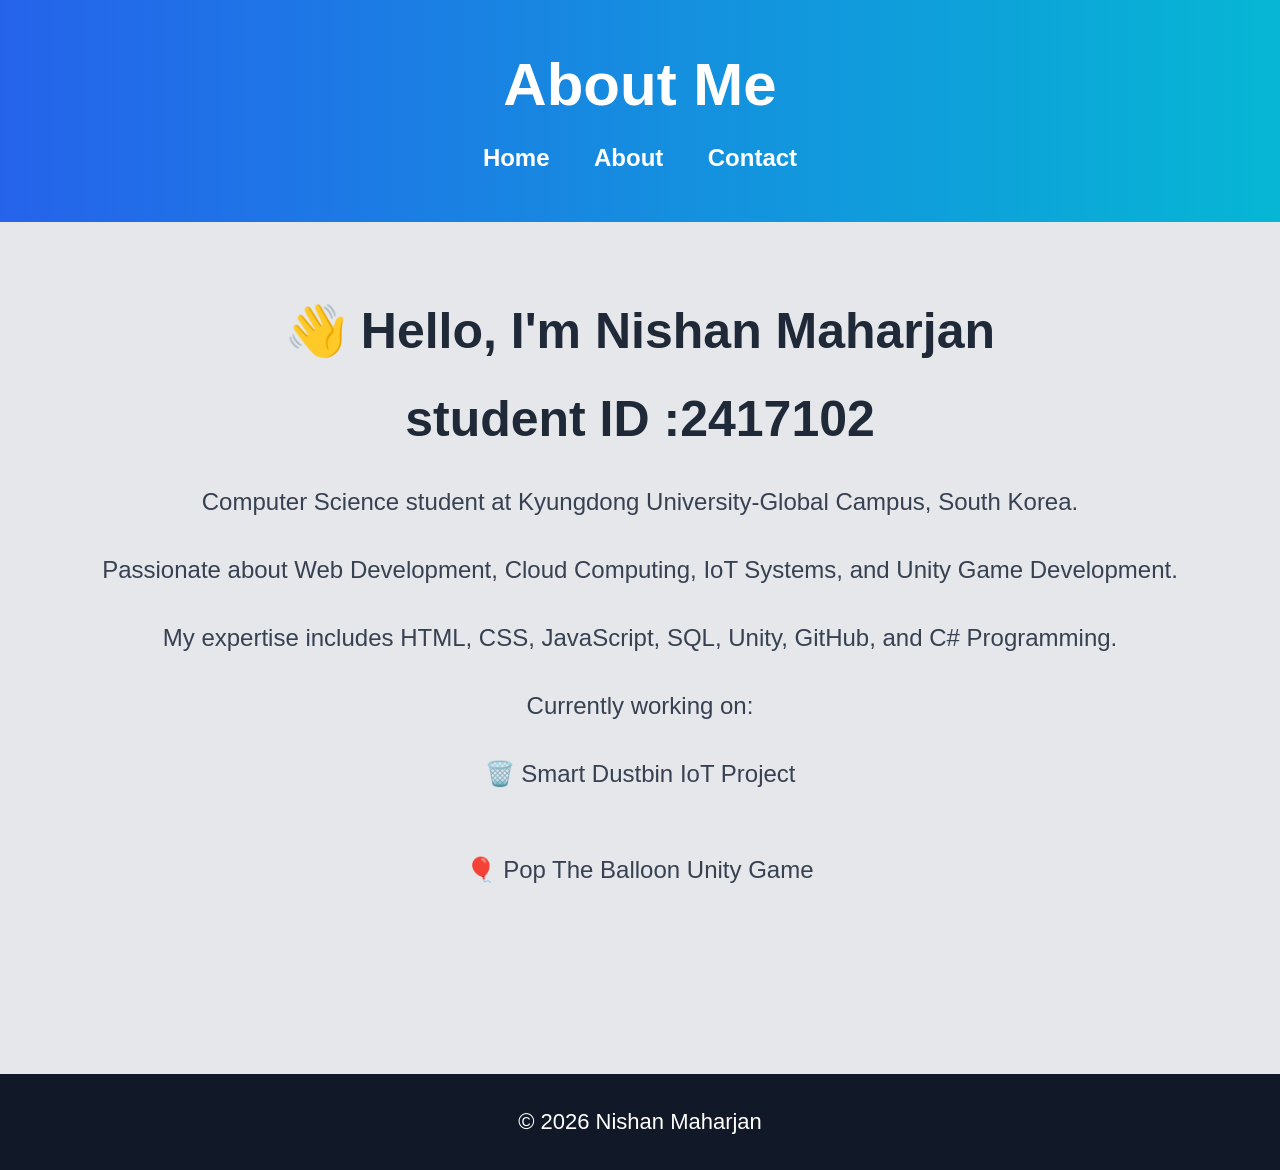
==== commit a6b76e32: "Update about.html" ====
--- a/about.html
+++ b/about.html
@@ -102,6 +102,7 @@
   <section class="about">
 
     <h2>👋 Hello, I'm Nishan Maharjan</h2>
+    <h2>student ID :2417102</h2>
 
     <p>
       Computer Science student at Kyungdong University-Global Campus,
